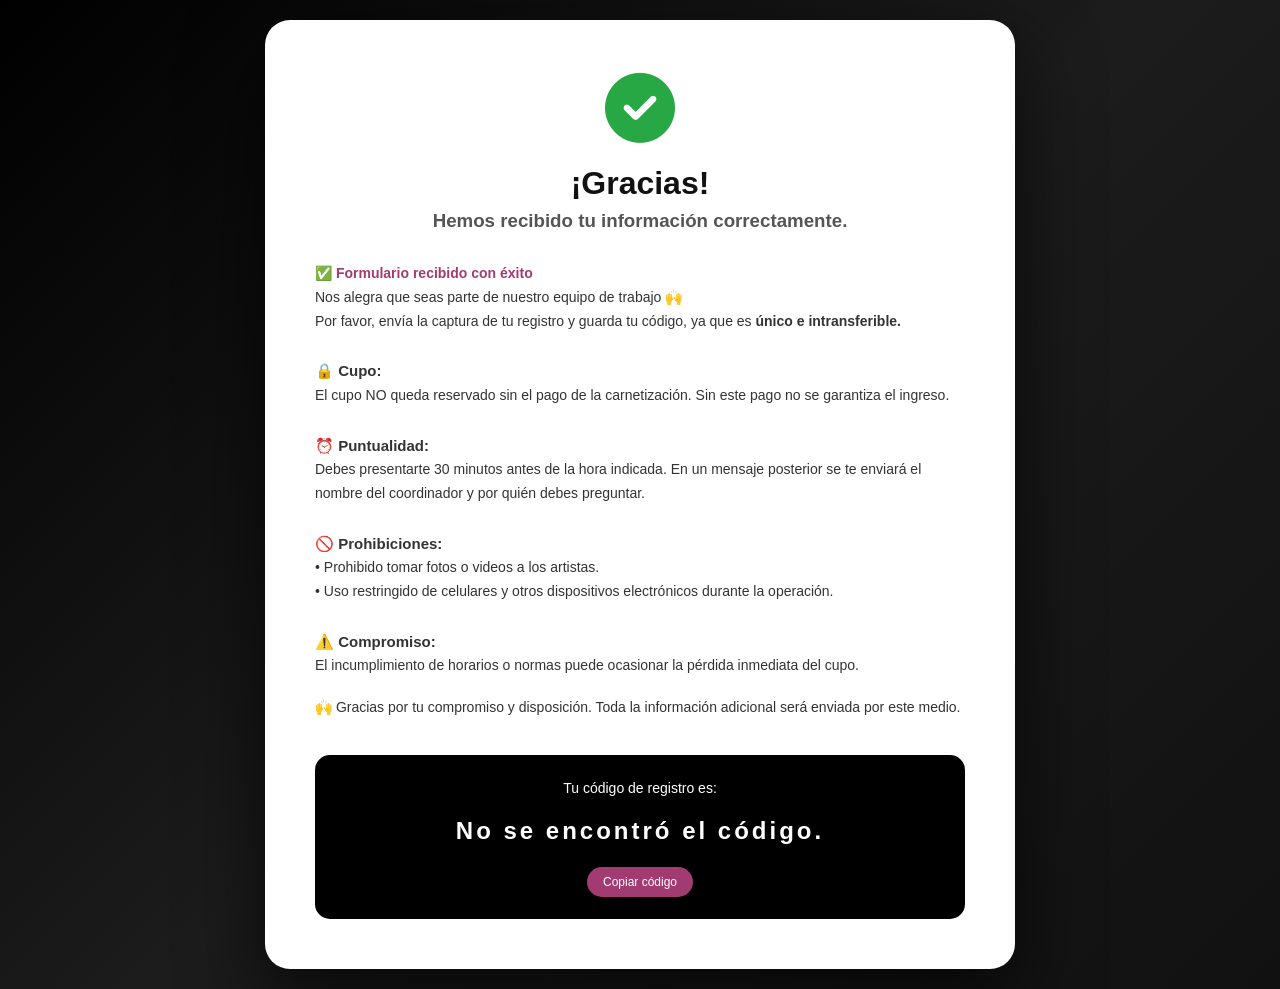
==== gracias.html @ 6cedbdf6 "Add files via upload" ====
<!DOCTYPE html>
<html lang="es">
<head>
<meta charset="UTF-8">
<meta name="viewport" content="width=device-width, initial-scale=1.0">
<title>Registro Confirmado</title>

<link rel="stylesheet" href="https://cdnjs.cloudflare.com/ajax/libs/font-awesome/6.5.0/css/all.min.css">

<style>
*{
  margin:0;
  padding:0;
  box-sizing:border-box;
  font-family:'Segoe UI', sans-serif;
}

body{
  background: linear-gradient(135deg,#000000,#1c1c1c,#111);
  display:flex;
  justify-content:center;
  align-items:center;
  min-height:100vh;
  padding:20px;
}

.card{
  background:#ffffff;
  max-width:750px;
  width:100%;
  padding:50px;
  border-radius:25px;
  box-shadow:0 30px 80px rgba(0,0,0,0.7);
  animation:fadeIn 0.6s ease-in-out;
}

.success-icon{
  text-align:center;
  font-size:70px;
  color:#28a745;
  margin-bottom:15px;
  animation:pop 0.5s ease;
}

h1{
  text-align:center;
  color:#111;
  margin-bottom:8px;
}

h3{
  text-align:center;
  color:#555;
  margin-bottom:30px;
}

.content{
  color:#333;
  font-size:14px;
  line-height:1.7;
}

.section-title{
  margin-top:25px;
  font-weight:bold;
  font-size:15px;
}

.codigo-box{
  background:#000;
  color:#fff;
  padding:22px;
  border-radius:15px;
  text-align:center;
  margin-top:35px;
  animation:glow 2s infinite alternate;
}

#codigoMostrado{
  font-size:24px;
  font-weight:bold;
  letter-spacing:3px;
  margin-top:10px;
}

.copy-btn{
  margin-top:15px;
  padding:8px 16px;
  border:none;
  background:#A23B72;
  color:white;
  border-radius:30px;
  cursor:pointer;
  font-size:12px;
  transition:0.3s;
}

.copy-btn:hover{
  background:#822d5a;
}

.highlight{
  color:#A23B72;
  font-weight:bold;
}

@keyframes fadeIn{
  from{opacity:0; transform:translateY(15px);}
  to{opacity:1; transform:translateY(0);}
}

@keyframes pop{
  0%{transform:scale(0);}
  100%{transform:scale(1);}
}

@keyframes glow{
  from{box-shadow:0 0 10px rgba(162,59,114,0.4);}
  to{box-shadow:0 0 25px rgba(162,59,114,0.8);}
}
</style>
</head>

<body>

<div class="card">

  <div class="success-icon">
    <i class="fas fa-check-circle"></i>
  </div>

  <h1>¡Gracias!</h1>
  <h3>Hemos recibido tu información correctamente.</h3>

  <div class="content">

    <p class="highlight">✅ Formulario recibido con éxito</p>
    <p>Nos alegra que seas parte de nuestro equipo de trabajo 🙌</p>

    <p>
    Por favor, envía la captura de tu registro y guarda tu código,
    ya que es <strong>único e intransferible.</strong>
    </p>

    <div class="section-title">🔒 Cupo:</div>
    <p>
    El cupo NO queda reservado sin el pago de la carnetización.
    Sin este pago no se garantiza el ingreso.
    </p>

    <div class="section-title">⏰ Puntualidad:</div>
    <p>
    Debes presentarte 30 minutos antes de la hora indicada.
    En un mensaje posterior se te enviará el nombre del coordinador y por quién debes preguntar.
    </p>

    <div class="section-title">🚫 Prohibiciones:</div>
    <p>
    • Prohibido tomar fotos o videos a los artistas.<br>
    • Uso restringido de celulares y otros dispositivos electrónicos durante la operación.
    </p>

    <div class="section-title">⚠️ Compromiso:</div>
    <p>
    El incumplimiento de horarios o normas puede ocasionar la pérdida inmediata del cupo.
    </p>

    <p style="margin-top:18px;">
    🙌 Gracias por tu compromiso y disposición.
    Toda la información adicional será enviada por este medio.
    </p>

    <div class="codigo-box">
      Tu código de registro es:
      <div id="codigoMostrado"></div>
      <button class="copy-btn" onclick="copiarCodigo()">Copiar código</button>
    </div>

  </div>

</div>

<script>
document.addEventListener("DOMContentLoaded", function() {
  const codigo = localStorage.getItem("codigoUsuario");

  if (codigo) {
    document.getElementById("codigoMostrado").textContent = codigo;
  } else {
    document.getElementById("codigoMostrado").textContent = "No se encontró el código.";
  }
});

function copiarCodigo(){
  const codigo = document.getElementById("codigoMostrado").textContent;
  navigator.clipboard.writeText(codigo);
  alert("Código copiado correctamente");
}
</script>

</body>
</html>
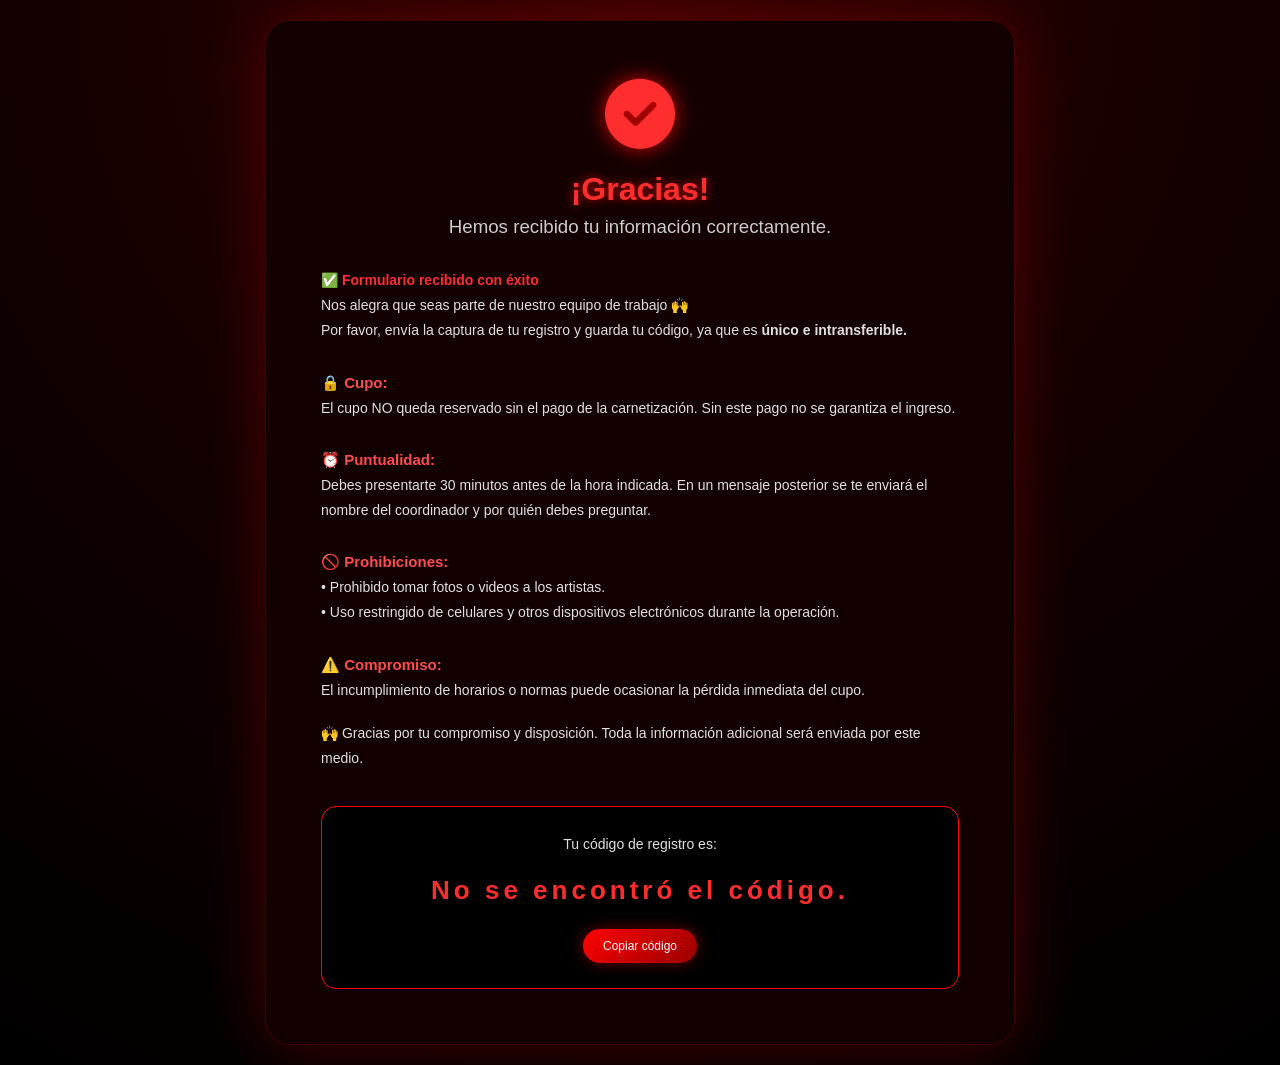
==== commit 79148dd8: "Add files via upload" ====
--- a/gracias.html
+++ b/gracias.html
@@ -16,7 +16,7 @@
 }
 
 body{
-  background: linear-gradient(135deg,#000000,#1c1c1c,#111);
+  background: radial-gradient(circle at top, #330000, #120000, #000000);
   display:flex;
   justify-content:center;
   align-items:center;
@@ -24,52 +24,61 @@
   padding:20px;
 }
 
+/* TARJETA */
 .card{
-  background:#ffffff;
+  background: rgba(20, 0, 0, 0.95);
   max-width:750px;
   width:100%;
-  padding:50px;
+  padding:55px;
   border-radius:25px;
-  box-shadow:0 30px 80px rgba(0,0,0,0.7);
+  border:1px solid rgba(255,0,0,0.2);
+  box-shadow:0 0 60px rgba(255,0,0,0.25);
   animation:fadeIn 0.6s ease-in-out;
-}
-
+  color:white;
+}
+
+/* ICONO */
 .success-icon{
   text-align:center;
   font-size:70px;
-  color:#28a745;
+  color:#ff2e2e;
   margin-bottom:15px;
   animation:pop 0.5s ease;
+  text-shadow:0 0 20px rgba(255,0,0,0.8);
 }
 
 h1{
   text-align:center;
-  color:#111;
+  color:#ff2e2e;
   margin-bottom:8px;
+  text-shadow:0 0 10px rgba(255,0,0,0.7);
 }
 
 h3{
   text-align:center;
-  color:#555;
+  color:#ccc;
   margin-bottom:30px;
+  font-weight:400;
 }
 
 .content{
-  color:#333;
+  color:#e0e0e0;
   font-size:14px;
-  line-height:1.7;
+  line-height:1.8;
 }
 
 .section-title{
   margin-top:25px;
   font-weight:bold;
   font-size:15px;
-}
-
+  color:#ff4d4d;
+}
+
+/* CAJA CODIGO */
 .codigo-box{
   background:#000;
-  color:#fff;
-  padding:22px;
+  border:1px solid #ff0000;
+  padding:25px;
   border-radius:15px;
   text-align:center;
   margin-top:35px;
@@ -77,33 +86,38 @@
 }
 
 #codigoMostrado{
-  font-size:24px;
+  font-size:26px;
   font-weight:bold;
-  letter-spacing:3px;
+  letter-spacing:4px;
   margin-top:10px;
-}
-
+  color:#ff2e2e;
+}
+
+/* BOTON COPIAR */
 .copy-btn{
   margin-top:15px;
-  padding:8px 16px;
+  padding:10px 20px;
   border:none;
-  background:#A23B72;
+  background:linear-gradient(135deg,#ff0000,#990000);
   color:white;
   border-radius:30px;
   cursor:pointer;
   font-size:12px;
   transition:0.3s;
+  box-shadow:0 0 15px rgba(255,0,0,0.4);
 }
 
 .copy-btn:hover{
-  background:#822d5a;
+  transform:scale(1.05);
+  box-shadow:0 0 25px rgba(255,0,0,0.7);
 }
 
 .highlight{
-  color:#A23B72;
+  color:#ff2e2e;
   font-weight:bold;
 }
 
+/* ANIMACIONES */
 @keyframes fadeIn{
   from{opacity:0; transform:translateY(15px);}
   to{opacity:1; transform:translateY(0);}
@@ -115,8 +129,8 @@
 }
 
 @keyframes glow{
-  from{box-shadow:0 0 10px rgba(162,59,114,0.4);}
-  to{box-shadow:0 0 25px rgba(162,59,114,0.8);}
+  from{box-shadow:0 0 15px rgba(255,0,0,0.4);}
+  to{box-shadow:0 0 35px rgba(255,0,0,0.8);}
 }
 </style>
 </head>
